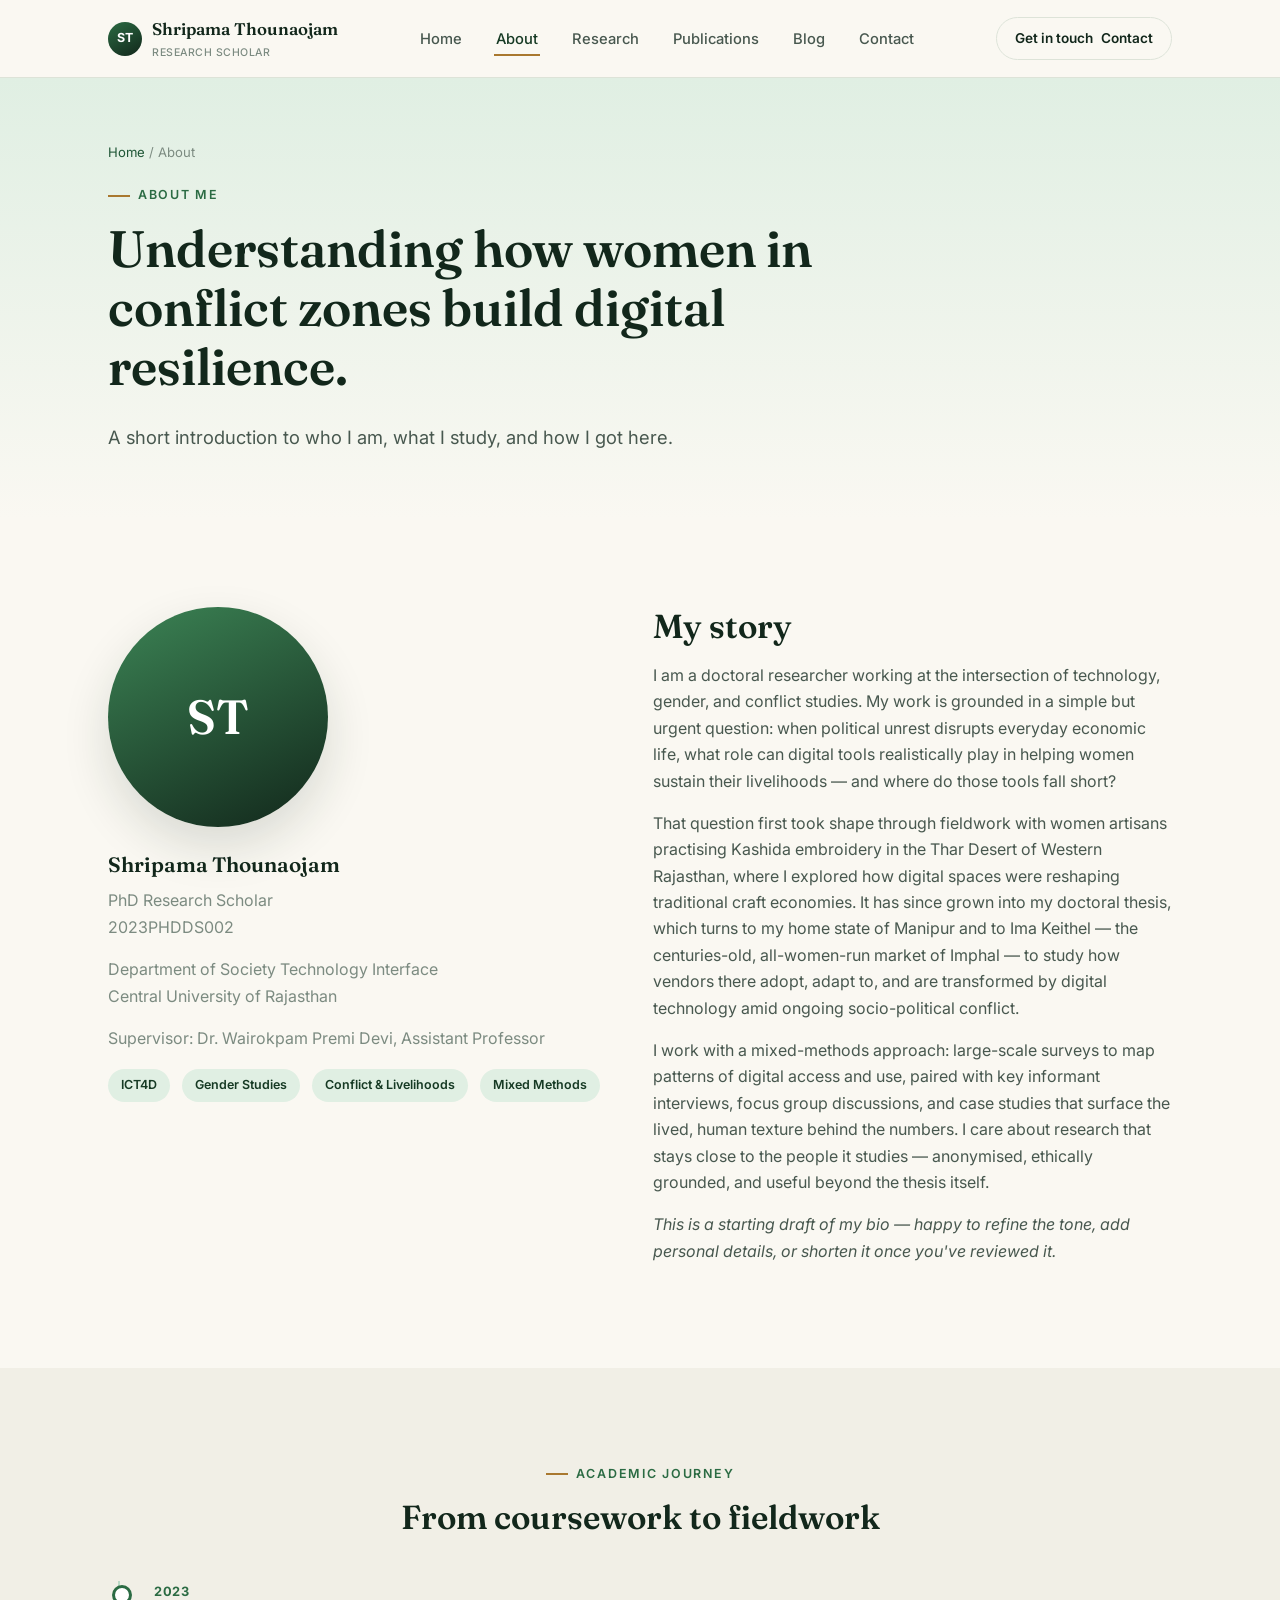
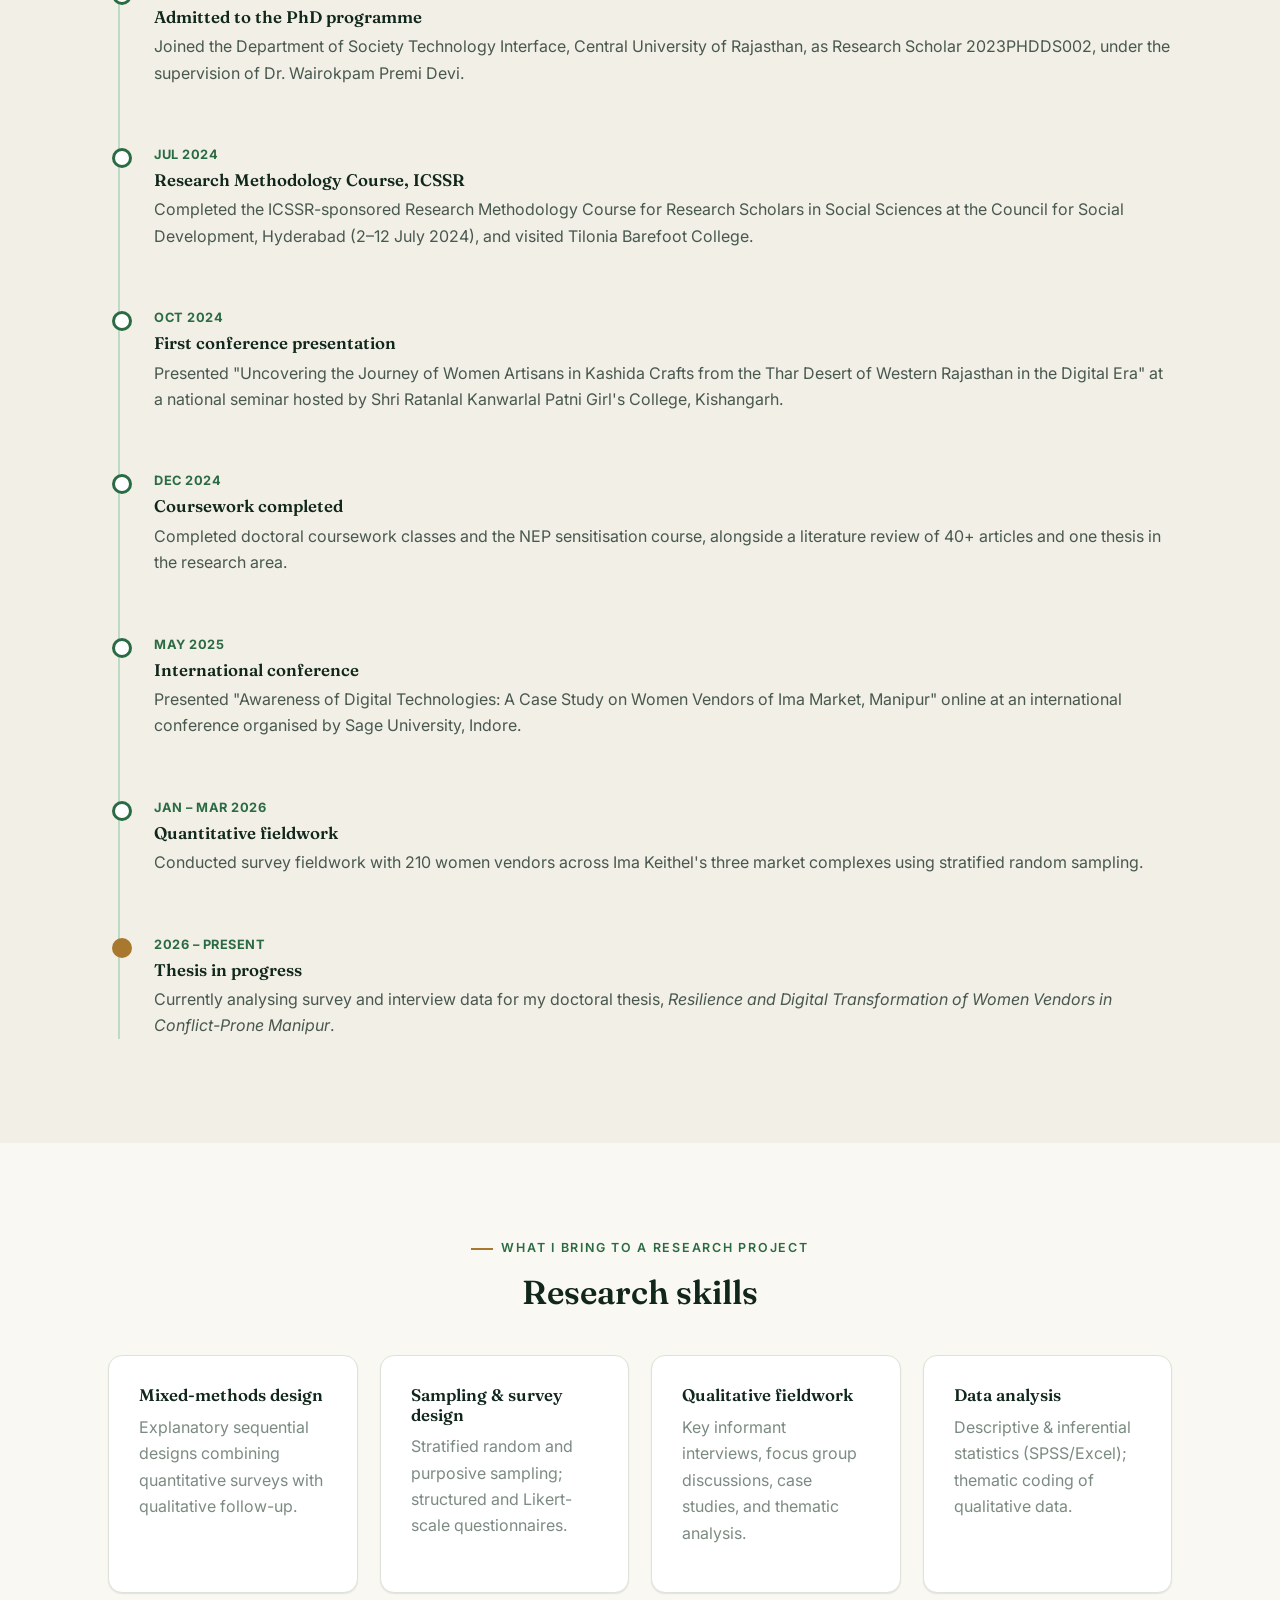
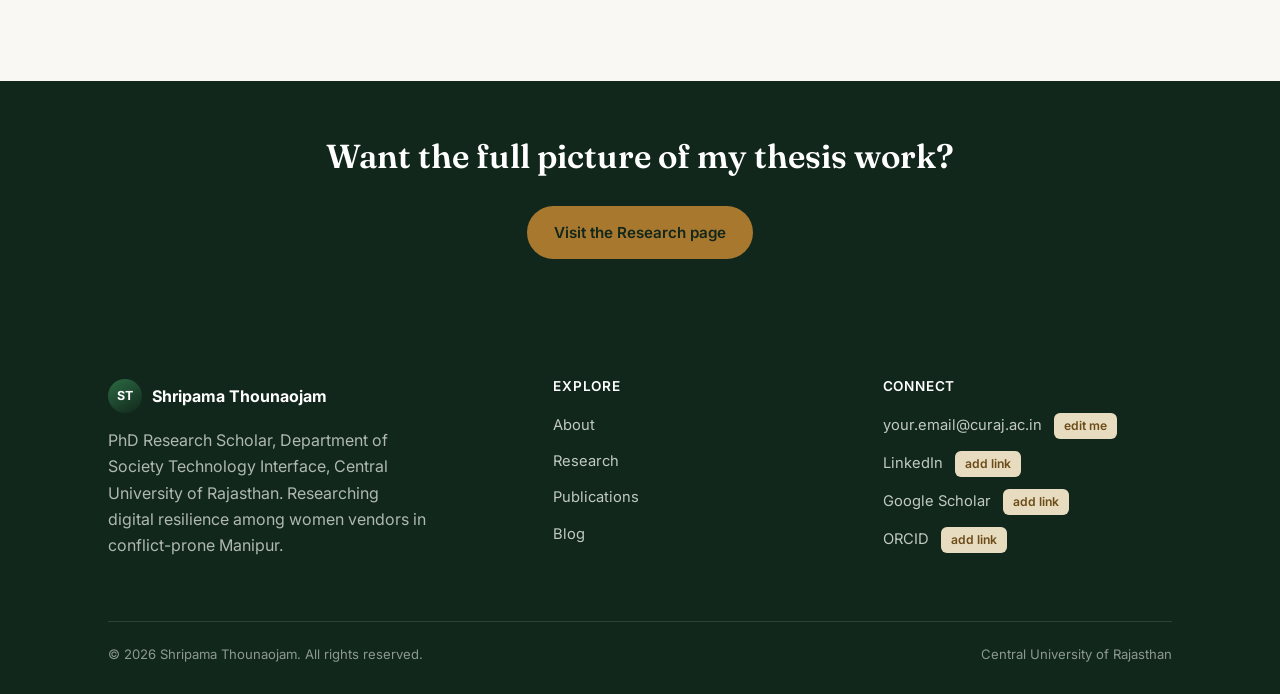
==== about.html @ f3e5f8aa "website launch website" ====
<!DOCTYPE html>
<html lang="en">
<head>
<meta charset="UTF-8">
<meta name="viewport" content="width=device-width, initial-scale=1.0">
<title>About — Shripama Thounaojam</title>
<meta name="description" content="About Shripama Thounaojam, PhD Research Scholar at the Central University of Rajasthan — education, research interests, and academic journey.">
<link rel="icon" type="image/svg+xml" href="assets/img/favicon.svg">
<link rel="preconnect" href="https://fonts.googleapis.com">
<link rel="preconnect" href="https://fonts.gstatic.com" crossorigin>
<link href="https://fonts.googleapis.com/css2?family=Fraunces:opsz,wght@9..144,500;9..144,600;9..144,700&family=Inter:wght@400;500;600;700&display=swap" rel="stylesheet">
<link rel="stylesheet" href="css/style.css">
</head>
<body data-page="about">

<header class="site-header">
  <nav class="nav">
    <a href="index.html" class="brand">
      <span class="brand-mark">ST</span>
      <span>Shripama Thounaojam<small>Research Scholar</small></span>
    </a>
    <ul class="nav-links">
      <li><a href="index.html" data-nav="home">Home</a></li>
      <li><a href="about.html" data-nav="about">About</a></li>
      <li><a href="research.html" data-nav="research">Research</a></li>
      <li><a href="publications.html" data-nav="publications">Publications</a></li>
      <li><a href="blog.html" data-nav="blog">Blog</a></li>
      <li><a href="contact.html" data-nav="contact">Contact</a></li>
    </ul>
    <div class="nav-cta">
      <a href="contact.html" class="btn btn-ghost btn-sm"><span class="long">Get in touch</span><span>Contact</span></a>
      <button class="nav-toggle" aria-label="Toggle menu" aria-expanded="false"><span></span></button>
    </div>
  </nav>
</header>

<main>

  <section class="page-hero">
    <div class="container">
      <div class="breadcrumb"><a href="index.html">Home</a> / About</div>
      <div class="kicker">About me</div>
      <h1 style="max-width:760px;">Understanding how women in conflict zones build digital resilience.</h1>
      <p class="lede" style="max-width:640px;">A short introduction to who I am, what I study, and how I got here.</p>
    </div>
  </section>

  <section>
    <div class="container grid-2" style="align-items:flex-start;">
      <div class="reveal">
        <div class="portrait-frame" style="width:220px;height:220px;margin-bottom:26px;">
          <!-- Replace with <img src="assets/img/profile.jpg" alt="Shripama Thounaojam"> once you send a photo -->
          <span class="portrait-initials" style="font-size:3rem;">ST</span>
        </div>
        <h3>Shripama Thounaojam</h3>
        <p class="muted">PhD Research Scholar<br>2023PHDDS002</p>
        <p class="muted">Department of Society Technology Interface<br>Central University of Rajasthan</p>
        <p class="muted">Supervisor: Dr. Wairokpam Premi Devi, Assistant Professor</p>
        <div style="margin-top:18px;">
          <span class="tag">ICT4D</span>
          <span class="tag">Gender Studies</span>
          <span class="tag">Conflict &amp; Livelihoods</span>
          <span class="tag">Mixed Methods</span>
        </div>
      </div>

      <div class="reveal">
        <h2>My story</h2>
        <p>I am a doctoral researcher working at the intersection of technology, gender, and conflict studies. My work is grounded in a simple but urgent question: when political unrest disrupts everyday economic life, what role can digital tools realistically play in helping women sustain their livelihoods — and where do those tools fall short?</p>
        <p>That question first took shape through fieldwork with women artisans practising Kashida embroidery in the Thar Desert of Western Rajasthan, where I explored how digital spaces were reshaping traditional craft economies. It has since grown into my doctoral thesis, which turns to my home state of Manipur and to Ima Keithel — the centuries-old, all-women-run market of Imphal — to study how vendors there adopt, adapt to, and are transformed by digital technology amid ongoing socio-political conflict.</p>
        <p>I work with a mixed-methods approach: large-scale surveys to map patterns of digital access and use, paired with key informant interviews, focus group discussions, and case studies that surface the lived, human texture behind the numbers. I care about research that stays close to the people it studies — anonymised, ethically grounded, and useful beyond the thesis itself.</p>
        <p><em>This is a starting draft of my bio — happy to refine the tone, add personal details, or shorten it once you've reviewed it.</em></p>
      </div>
    </div>
  </section>

  <section class="section-alt">
    <div class="container">
      <div class="section-head center reveal">
        <div class="kicker">Academic journey</div>
        <h2>From coursework to fieldwork</h2>
      </div>
      <div class="timeline reveal">
        <div class="timeline-item">
          <div class="timeline-date">2023</div>
          <h4>Admitted to the PhD programme</h4>
          <p>Joined the Department of Society Technology Interface, Central University of Rajasthan, as Research Scholar 2023PHDDS002, under the supervision of Dr. Wairokpam Premi Devi.</p>
        </div>
        <div class="timeline-item">
          <div class="timeline-date">Jul 2024</div>
          <h4>Research Methodology Course, ICSSR</h4>
          <p>Completed the ICSSR-sponsored Research Methodology Course for Research Scholars in Social Sciences at the Council for Social Development, Hyderabad (2–12 July 2024), and visited Tilonia Barefoot College.</p>
        </div>
        <div class="timeline-item">
          <div class="timeline-date">Oct 2024</div>
          <h4>First conference presentation</h4>
          <p>Presented "Uncovering the Journey of Women Artisans in Kashida Crafts from the Thar Desert of Western Rajasthan in the Digital Era" at a national seminar hosted by Shri Ratanlal Kanwarlal Patni Girl's College, Kishangarh.</p>
        </div>
        <div class="timeline-item">
          <div class="timeline-date">Dec 2024</div>
          <h4>Coursework completed</h4>
          <p>Completed doctoral coursework classes and the NEP sensitisation course, alongside a literature review of 40+ articles and one thesis in the research area.</p>
        </div>
        <div class="timeline-item">
          <div class="timeline-date">May 2025</div>
          <h4>International conference</h4>
          <p>Presented "Awareness of Digital Technologies: A Case Study on Women Vendors of Ima Market, Manipur" online at an international conference organised by Sage University, Indore.</p>
        </div>
        <div class="timeline-item">
          <div class="timeline-date">Jan – Mar 2026</div>
          <h4>Quantitative fieldwork</h4>
          <p>Conducted survey fieldwork with 210 women vendors across Ima Keithel's three market complexes using stratified random sampling.</p>
        </div>
        <div class="timeline-item is-current">
          <div class="timeline-date">2026 – Present</div>
          <h4>Thesis in progress</h4>
          <p>Currently analysing survey and interview data for my doctoral thesis, <em>Resilience and Digital Transformation of Women Vendors in Conflict-Prone Manipur</em>.</p>
        </div>
      </div>
    </div>
  </section>

  <section>
    <div class="container">
      <div class="section-head center reveal">
        <div class="kicker">What I bring to a research project</div>
        <h2>Research skills</h2>
      </div>
      <div class="grid-4">
        <div class="card reveal">
          <h4>Mixed-methods design</h4>
          <p class="muted">Explanatory sequential designs combining quantitative surveys with qualitative follow-up.</p>
        </div>
        <div class="card reveal">
          <h4>Sampling &amp; survey design</h4>
          <p class="muted">Stratified random and purposive sampling; structured and Likert-scale questionnaires.</p>
        </div>
        <div class="card reveal">
          <h4>Qualitative fieldwork</h4>
          <p class="muted">Key informant interviews, focus group discussions, case studies, and thematic analysis.</p>
        </div>
        <div class="card reveal">
          <h4>Data analysis</h4>
          <p class="muted">Descriptive &amp; inferential statistics (SPSS/Excel); thematic coding of qualitative data.</p>
        </div>
      </div>
    </div>
  </section>

  <section class="section-dark tight">
    <div class="container center reveal">
      <h2>Want the full picture of my thesis work?</h2>
      <a href="research.html" class="btn btn-on-dark" style="margin-top:14px;">Visit the Research page</a>
    </div>
  </section>

</main>

<footer class="site-footer">
  <div class="container">
    <div class="footer-grid">
      <div>
        <div class="footer-brand">
          <span class="brand-mark">ST</span>
          <strong style="color:#fff;">Shripama Thounaojam</strong>
        </div>
        <p style="color:rgba(241,247,241,0.7);max-width:320px;">PhD Research Scholar, Department of Society Technology Interface, Central University of Rajasthan. Researching digital resilience among women vendors in conflict-prone Manipur.</p>
      </div>
      <div>
        <h4>Explore</h4>
        <ul>
          <li><a href="about.html">About</a></li>
          <li><a href="research.html">Research</a></li>
          <li><a href="publications.html">Publications</a></li>
          <li><a href="blog.html">Blog</a></li>
        </ul>
      </div>
      <div>
        <h4>Connect</h4>
        <ul>
          <li><a href="mailto:your.email@curaj.ac.in" data-cms-field="email">your.email@curaj.ac.in</a> <span class="placeholder-note" data-cms-badge="email">edit me</span></li>
          <li><a href="#" data-cms-field="linkedin">LinkedIn</a> <span class="placeholder-note" data-cms-badge="linkedin">add link</span></li>
          <li><a href="#" data-cms-field="googleScholar">Google Scholar</a> <span class="placeholder-note" data-cms-badge="googleScholar">add link</span></li>
          <li><a href="#" data-cms-field="orcid">ORCID</a> <span class="placeholder-note" data-cms-badge="orcid">add link</span></li>
        </ul>
      </div>
    </div>
    <div class="footer-bottom">
      <span>© <span id="year"></span> Shripama Thounaojam. All rights reserved.</span>
      <span>Central University of Rajasthan</span>
    </div>
  </div>
</footer>

<button class="back-to-top" aria-label="Back to top">↑</button>
<script>document.getElementById("year").textContent = new Date().getFullYear();</script>
<script src="js/main.js"></script>
<script src="js/content.js"></script>
</body>
</html>
---- css/style.css ----
/* ==========================================================================
   Shripama Thounaojam — Academic Portfolio
   Design system: warm ivory paper + deep forest green + muted gold accent
   ========================================================================== */

:root {
  /* Greens */
  --green-900: #12271b;
  --green-800: #163a24;
  --green-700: #1f5636;
  --green-600: #2b6b43;
  --green-500: #3c8455;
  --green-300: #93c1a2;
  --green-200: #bcdac6;
  --green-100: #e0efe3;
  --green-50:  #f1f7f1;

  /* Neutrals */
  --ink: #172420;
  --ink-soft: #48584f;
  --ink-faint: #7c8b81;
  --paper: #faf8f2;
  --paper-alt: #f1efe6;
  --surface: #ffffff;
  --line: #dde3d8;
  --line-soft: #eaeee4;

  /* Accent */
  --gold: #a9782f;
  --gold-soft: #e8dcc0;

  /* Type */
  --font-display: "Fraunces", "Georgia", serif;
  --font-body: "Inter", -apple-system, BlinkMacSystemFont, "Segoe UI", sans-serif;

  /* Layout */
  --max-w: 1120px;
  --radius: 14px;
  --radius-sm: 8px;
  --shadow-sm: 0 1px 2px rgba(18, 39, 27, 0.06), 0 1px 1px rgba(18, 39, 27, 0.04);
  --shadow-md: 0 8px 24px rgba(18, 39, 27, 0.08), 0 2px 6px rgba(18, 39, 27, 0.05);
  --shadow-lg: 0 20px 48px rgba(18, 39, 27, 0.14);
}

* { box-sizing: border-box; }
html { scroll-behavior: smooth; }

body {
  margin: 0;
  background: var(--paper);
  color: var(--ink);
  font-family: var(--font-body);
  font-size: 16px;
  line-height: 1.65;
  -webkit-font-smoothing: antialiased;
}

img { max-width: 100%; display: block; }
a { color: inherit; }

h1, h2, h3, h4 {
  font-family: var(--font-display);
  color: var(--green-900);
  line-height: 1.15;
  margin: 0 0 0.5em;
  font-weight: 600;
}

h1 { font-size: clamp(2.2rem, 4vw, 3.4rem); font-weight: 600; }
h2 { font-size: clamp(1.6rem, 2.6vw, 2.2rem); }
h3 { font-size: 1.3rem; }
h4 { font-size: 1.05rem; }

p { margin: 0 0 1em; color: var(--ink-soft); }
.lede { font-size: 1.15rem; color: var(--ink-soft); }

.container {
  max-width: var(--max-w);
  margin: 0 auto;
  padding: 0 28px;
}

section { padding: 88px 0; }
section.tight { padding: 56px 0; }

.kicker {
  display: inline-flex;
  align-items: center;
  gap: 8px;
  font-family: var(--font-body);
  font-weight: 600;
  font-size: 0.78rem;
  letter-spacing: 0.14em;
  text-transform: uppercase;
  color: var(--green-600);
  margin-bottom: 14px;
}
.kicker::before {
  content: "";
  width: 22px;
  height: 2px;
  background: var(--gold);
  display: inline-block;
}

.section-head { max-width: 680px; margin-bottom: 44px; }
.section-head.center { margin-left: auto; margin-right: auto; text-align: center; }

/* ---------- Buttons ---------- */
.btn {
  display: inline-flex;
  align-items: center;
  gap: 8px;
  padding: 13px 26px;
  border-radius: 999px;
  font-family: var(--font-body);
  font-weight: 600;
  font-size: 0.95rem;
  text-decoration: none;
  border: 1px solid transparent;
  cursor: pointer;
  transition: transform 0.15s ease, box-shadow 0.15s ease, background 0.15s ease, color 0.15s ease, border-color .15s ease;
}
.btn-primary { background: var(--green-700); color: #fff; box-shadow: var(--shadow-sm); }
.btn-primary:hover { background: var(--green-800); transform: translateY(-1px); box-shadow: var(--shadow-md); }
.btn-ghost { background: transparent; color: var(--green-900); border-color: var(--line); }
.btn-ghost:hover { border-color: var(--green-600); color: var(--green-700); }
.btn-on-dark { background: var(--gold); color: var(--green-900); }
.btn-on-dark:hover { background: #c19243; transform: translateY(-1px); }
.btn-ghost-on-dark { background: transparent; color: var(--green-50); border-color: rgba(255,255,255,0.3); }
.btn-ghost-on-dark:hover { border-color: rgba(255,255,255,0.7); }
.btn-sm { padding: 9px 18px; font-size: 0.85rem; }

/* ---------- Nav ---------- */
.site-header {
  position: sticky;
  top: 0;
  z-index: 100;
  background: rgba(250, 248, 242, 0.92);
  backdrop-filter: blur(8px);
  border-bottom: 1px solid var(--line);
}
.nav {
  display: flex;
  align-items: center;
  justify-content: space-between;
  padding: 16px 28px;
  max-width: var(--max-w);
  margin: 0 auto;
}
.brand {
  display: flex;
  align-items: center;
  gap: 10px;
  text-decoration: none;
  font-family: var(--font-display);
  font-weight: 600;
  font-size: 1.05rem;
  color: var(--green-900);
}
.brand-mark {
  width: 34px; height: 34px;
  border-radius: 50%;
  background: linear-gradient(150deg, var(--green-600), var(--green-900));
  color: #fff;
  display: flex; align-items: center; justify-content: center;
  font-size: 0.78rem; font-weight: 700; letter-spacing: 0.02em;
  font-family: var(--font-body);
}
.brand small { display: block; font-family: var(--font-body); font-weight: 500; font-size: 0.66rem; letter-spacing: .05em; color: var(--ink-faint); text-transform: uppercase; }

.nav-links {
  display: flex;
  align-items: center;
  gap: 30px;
  list-style: none;
  margin: 0; padding: 0;
}
.nav-links a {
  text-decoration: none;
  font-weight: 500;
  font-size: 0.92rem;
  color: var(--ink-soft);
  padding: 6px 2px;
  border-bottom: 2px solid transparent;
  transition: color .15s ease, border-color .15s ease;
}
.nav-links a:hover, .nav-links a.active { color: var(--green-800); border-color: var(--gold); }
.nav-cta { display: flex; align-items: center; gap: 14px; }
.nav-toggle {
  display: none;
  background: none; border: none; cursor: pointer;
  width: 40px; height: 40px;
  align-items: center; justify-content: center;
}
.nav-toggle span, .nav-toggle::before, .nav-toggle::after {
  content: ""; display: block; width: 20px; height: 2px; background: var(--green-900);
  transition: transform .2s ease, opacity .2s ease;
}
.nav-toggle span { margin: 5px auto; }
.nav-toggle::before { margin: 0 auto; }

/* ---------- Hero ---------- */
.hero {
  position: relative;
  overflow: hidden;
  background: radial-gradient(ellipse at top right, var(--green-100), var(--paper) 60%);
  padding: 84px 0 60px;
}
.hero-grid {
  display: grid;
  grid-template-columns: 1.1fr 0.9fr;
  gap: 56px;
  align-items: center;
}
.hero-eyebrow {
  display: inline-flex; align-items: center; gap: 8px;
  background: var(--green-100); color: var(--green-800);
  padding: 6px 14px; border-radius: 999px;
  font-size: 0.78rem; font-weight: 600; letter-spacing: 0.04em;
  margin-bottom: 20px;
}
.hero h1 { margin-bottom: 18px; }
.hero h1 em { font-style: italic; color: var(--green-700); }
.hero-sub { font-size: 1.08rem; color: var(--ink-soft); max-width: 540px; margin-bottom: 30px; }
.hero-actions { display: flex; gap: 14px; flex-wrap: wrap; margin-bottom: 40px; }

.hero-portrait {
  position: relative;
  display: flex;
  align-items: center;
  justify-content: center;
}
.portrait-frame {
  width: 320px; height: 320px;
  border-radius: 50%;
  background: linear-gradient(155deg, var(--green-500), var(--green-900));
  display: flex; align-items: center; justify-content: center;
  box-shadow: var(--shadow-lg);
  position: relative;
}
.portrait-frame img { width: 100%; height: 100%; object-fit: cover; border-radius: 50%; }
.portrait-initials {
  font-family: var(--font-display);
  font-size: 4.5rem; color: #fff; font-weight: 600;
}
.portrait-ring {
  position: absolute; inset: -14px;
  border: 1.5px dashed var(--green-300);
  border-radius: 50%;
}
.portrait-badge {
  position: absolute; bottom: 6px; right: 10px;
  background: var(--surface); border: 1px solid var(--line);
  border-radius: 999px; padding: 8px 14px;
  box-shadow: var(--shadow-md);
  font-size: 0.78rem; font-weight: 600; color: var(--green-800);
  display: flex; align-items: center; gap: 6px;
}
.portrait-badge .dot { width: 7px; height: 7px; border-radius: 50%; background: var(--gold); }

/* ---------- Stat strip ---------- */
.stat-strip {
  background: var(--green-900);
  color: var(--green-50);
}
.stat-grid {
  display: grid;
  grid-template-columns: repeat(4, 1fr);
  gap: 24px;
  padding: 40px 0;
}
.stat-item { text-align: center; border-left: 1px solid rgba(255,255,255,0.12); padding-left: 24px; }
.stat-item:first-child { border-left: none; }
.stat-num { font-family: var(--font-display); font-size: 2.1rem; color: var(--gold-soft); font-weight: 600; }
.stat-label { font-size: 0.82rem; color: rgba(241,247,241,0.7); margin-top: 4px; }

/* ---------- Cards ---------- */
.card {
  background: var(--surface);
  border: 1px solid var(--line);
  border-radius: var(--radius);
  padding: 30px;
  box-shadow: var(--shadow-sm);
  transition: box-shadow .2s ease, transform .2s ease;
}
.card:hover { box-shadow: var(--shadow-md); transform: translateY(-2px); }

.grid-2 { display: grid; grid-template-columns: 1fr 1fr; gap: 26px; }
.grid-3 { display: grid; grid-template-columns: repeat(3, 1fr); gap: 26px; }
.grid-4 { display: grid; grid-template-columns: repeat(4, 1fr); gap: 22px; }

.icon-chip {
  width: 46px; height: 46px; border-radius: 12px;
  background: var(--green-100); color: var(--green-700);
  display: flex; align-items: center; justify-content: center;
  margin-bottom: 16px;
}
.icon-chip svg { width: 22px; height: 22px; }

.tag {
  display: inline-block;
  background: var(--green-100);
  color: var(--green-800);
  font-size: 0.78rem; font-weight: 600;
  padding: 6px 13px; border-radius: 999px;
  margin: 0 8px 8px 0;
}
.tag.gold { background: var(--gold-soft); color: #6b4c19; }

/* ---------- Alt sections ---------- */
.section-alt { background: var(--paper-alt); }
.section-dark { background: var(--green-900); color: var(--green-50); }
.section-dark h2, .section-dark h3, .section-dark h4 { color: #fff; }
.section-dark p { color: rgba(241,247,241,0.78); }

/* ---------- Divider / leaf motif ---------- */
.leaf-divider { width: 100%; height: 46px; display: block; }

/* ---------- Timeline ---------- */
.timeline { position: relative; margin-left: 10px; padding-left: 34px; border-left: 2px solid var(--green-200); }
.timeline-item { position: relative; padding-bottom: 42px; }
.timeline-item:last-child { padding-bottom: 0; }
.timeline-item::before {
  content: "";
  position: absolute; left: -42px; top: 4px;
  width: 14px; height: 14px; border-radius: 50%;
  background: var(--surface); border: 3px solid var(--green-600);
}
.timeline-item.is-current::before { background: var(--gold); border-color: var(--gold); }
.timeline-date { font-size: 0.8rem; font-weight: 700; letter-spacing: .04em; text-transform: uppercase; color: var(--green-600); margin-bottom: 6px; }
.timeline-item h4 { margin-bottom: 6px; }

/* ---------- Table ---------- */
.table-wrap { overflow-x: auto; border: 1px solid var(--line); border-radius: var(--radius); }
table { width: 100%; border-collapse: collapse; background: var(--surface); font-size: 0.92rem; }
th, td { text-align: left; padding: 14px 18px; border-bottom: 1px solid var(--line-soft); vertical-align: top; }
th { background: var(--green-50); color: var(--green-800); font-weight: 700; font-size: 0.78rem; text-transform: uppercase; letter-spacing: 0.04em; }
tr:last-child td { border-bottom: none; }
td.status-accepted { color: var(--green-700); font-weight: 600; }
td.status-presented { color: var(--gold); font-weight: 600; }

/* ---------- Bar chart (CSS) ---------- */
.barchart { display: flex; flex-direction: column; gap: 14px; }
.bar-row { display: grid; grid-template-columns: 130px 1fr 52px; align-items: center; gap: 12px; font-size: 0.88rem; }
.bar-label { color: var(--ink-soft); font-weight: 500; }
.bar-track { background: var(--green-50); border-radius: 999px; height: 12px; overflow: hidden; }
.bar-fill { height: 100%; border-radius: 999px; background: linear-gradient(90deg, var(--green-500), var(--green-700)); }
.bar-val { text-align: right; font-weight: 700; color: var(--green-800); font-size: 0.85rem; }

/* ---------- Quote / vignette ---------- */
.vignette {
  background: var(--surface);
  border-left: 4px solid var(--gold);
  border-radius: 0 var(--radius) var(--radius) 0;
  padding: 20px 24px;
  box-shadow: var(--shadow-sm);
}
.vignette p:last-child { margin-bottom: 0; }
.vignette-role { font-size: 0.8rem; color: var(--ink-faint); font-weight: 600; text-transform: uppercase; letter-spacing: .03em; }

/* ---------- Footer ---------- */
.site-footer { background: var(--green-900); color: rgba(241,247,241,0.8); padding: 64px 0 28px; }
.footer-grid { display: grid; grid-template-columns: 1.4fr 1fr 1fr; gap: 40px; margin-bottom: 46px; }
.footer-grid h4 { color: #fff; font-family: var(--font-body); font-size: 0.85rem; text-transform: uppercase; letter-spacing: .06em; margin-bottom: 16px; }
.footer-grid ul { list-style: none; margin: 0; padding: 0; display: flex; flex-direction: column; gap: 10px; }
.footer-grid a { text-decoration: none; color: rgba(241,247,241,0.78); font-size: 0.92rem; }
.footer-grid a:hover { color: var(--gold-soft); }
.footer-bottom { border-top: 1px solid rgba(255,255,255,0.12); padding-top: 22px; display: flex; justify-content: space-between; flex-wrap: wrap; gap: 10px; font-size: 0.82rem; color: rgba(241,247,241,0.55); }
.footer-brand { display: flex; align-items: center; gap: 10px; margin-bottom: 14px; }

/* ---------- Page hero (inner pages) ---------- */
.page-hero { background: linear-gradient(180deg, var(--green-100), var(--paper)); padding: 64px 0 48px; }
.breadcrumb { font-size: 0.82rem; color: var(--ink-faint); margin-bottom: 14px; }
.breadcrumb a { color: var(--green-700); text-decoration: none; }

/* ---------- Misc utility ---------- */
.center { text-align: center; }
.mt-0 { margin-top: 0; }
.muted { color: var(--ink-faint); }
.reveal { opacity: 0; transform: translateY(16px); transition: opacity .6s ease, transform .6s ease; }
.reveal.is-visible { opacity: 1; transform: none; }
.placeholder-note {
  display: inline-block;
  background: var(--gold-soft); color: #6b4c19;
  font-size: 0.76rem; font-weight: 600;
  padding: 3px 10px; border-radius: 6px;
  margin-left: 8px;
}
.back-to-top {
  position: fixed; right: 24px; bottom: 24px;
  width: 44px; height: 44px; border-radius: 50%;
  background: var(--green-800); color: #fff;
  display: flex; align-items: center; justify-content: center;
  box-shadow: var(--shadow-md); border: none; cursor: pointer;
  opacity: 0; pointer-events: none; transition: opacity .2s ease, transform .2s ease;
  z-index: 90;
}
.back-to-top.show { opacity: 1; pointer-events: auto; }
.back-to-top:hover { transform: translateY(-2px); }

/* ---------- Ima Market cards ---------- */
.market-card { text-align: center; }
.market-card .num { font-family: var(--font-display); font-size: 2.1rem; color: var(--green-700); font-weight: 600; }

/* ---------- Blog ---------- */
.post-card { display: flex; flex-direction: column; height: 100%; }
.post-meta { font-size: 0.78rem; color: var(--ink-faint); text-transform: uppercase; letter-spacing: .05em; margin-bottom: 10px; }
.post-card h3 { margin-bottom: 10px; }
.post-card p { flex-grow: 1; }
.post-link { font-weight: 600; color: var(--green-700); text-decoration: none; font-size: 0.9rem; }
.post-link:hover { text-decoration: underline; }
.coming-soon { opacity: 0.6; }

article.prose h2 { margin-top: 1.6em; }
article.prose p { font-size: 1.03rem; }
article.prose ul { color: var(--ink-soft); }

/* ---------- Contact ---------- */
.contact-grid { display: grid; grid-template-columns: 0.9fr 1.1fr; gap: 48px; }
.contact-list { list-style: none; padding: 0; margin: 0; display: flex; flex-direction: column; gap: 18px; }
.contact-list li { display: flex; gap: 14px; align-items: flex-start; }
.contact-list .icon-chip { margin-bottom: 0; flex-shrink: 0; }
.form-field { margin-bottom: 18px; }
.form-field label { display: block; font-size: 0.85rem; font-weight: 600; color: var(--green-900); margin-bottom: 6px; }
.form-field input, .form-field textarea {
  width: 100%; padding: 12px 14px; border-radius: var(--radius-sm);
  border: 1px solid var(--line); font-family: var(--font-body); font-size: 0.95rem;
  background: var(--surface); color: var(--ink);
}
.form-field input:focus, .form-field textarea:focus { outline: 2px solid var(--green-500); outline-offset: 1px; }
.form-note { font-size: 0.82rem; color: var(--ink-faint); margin-top: 14px; }

/* ---------- Responsive ---------- */
@media (max-width: 900px) {
  .hero-grid { grid-template-columns: 1fr; }
  .hero-portrait { order: -1; }
  .stat-grid { grid-template-columns: repeat(2, 1fr); }
  .grid-2, .grid-3, .grid-4 { grid-template-columns: 1fr; }
  .footer-grid { grid-template-columns: 1fr; gap: 28px; }
  .contact-grid { grid-template-columns: 1fr; }
  .stat-item { border-left: none; padding-left: 0; }
}

@media (max-width: 720px) {
  .nav-links { position: fixed; top: 66px; left: 0; right: 0; background: var(--paper); flex-direction: column; align-items: flex-start; padding: 20px 28px; gap: 16px; border-bottom: 1px solid var(--line); transform: translateY(-140%); transition: transform .25s ease; }
  .nav-links.open { transform: translateY(0); }
  .nav-toggle { display: flex; }
  .nav-cta .btn span.long { display: none; }
  section { padding: 60px 0; }
  .portrait-frame { width: 240px; height: 240px; }
}

@media (max-width: 480px) {
  .nav { padding: 12px 18px; }
  .brand { font-size: 0.9rem; gap: 8px; }
  .brand small { display: none; }
  .brand-mark { width: 30px; height: 30px; font-size: 0.7rem; }
  .nav-cta { gap: 8px; }
}
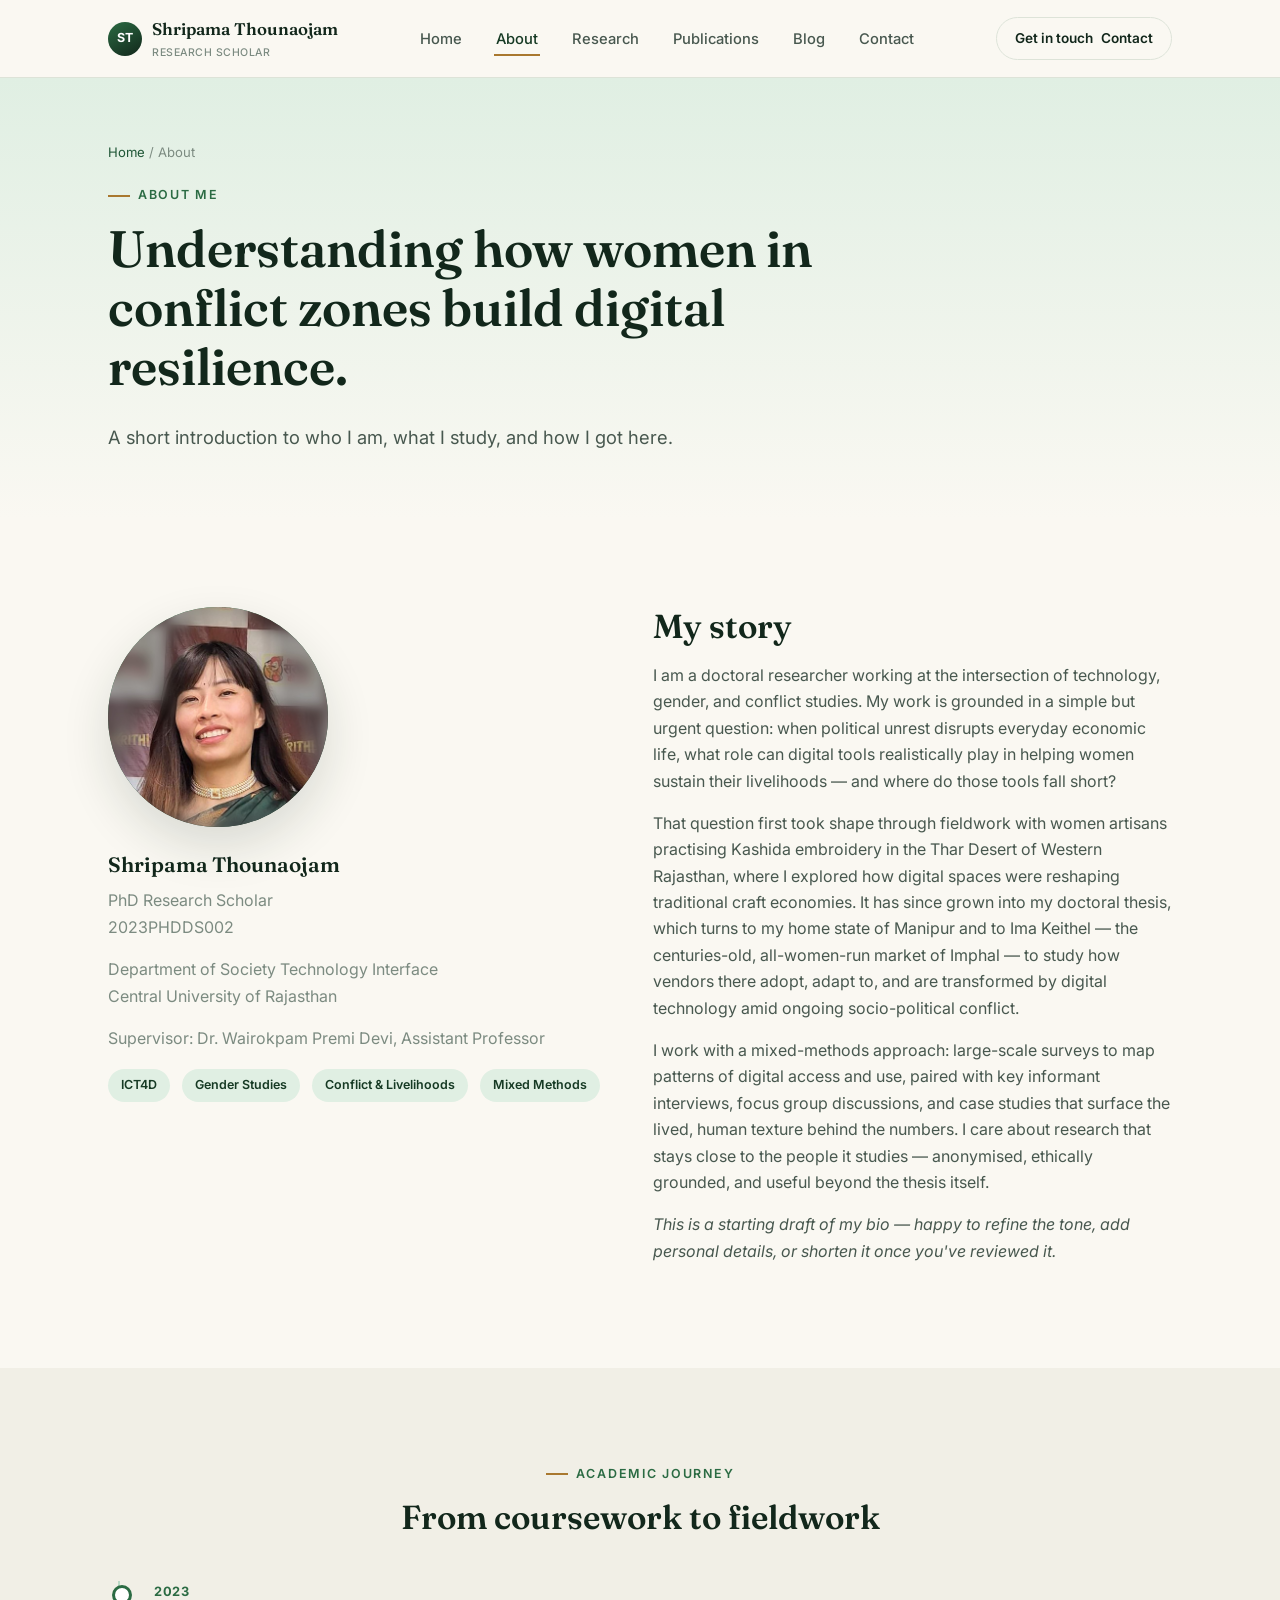
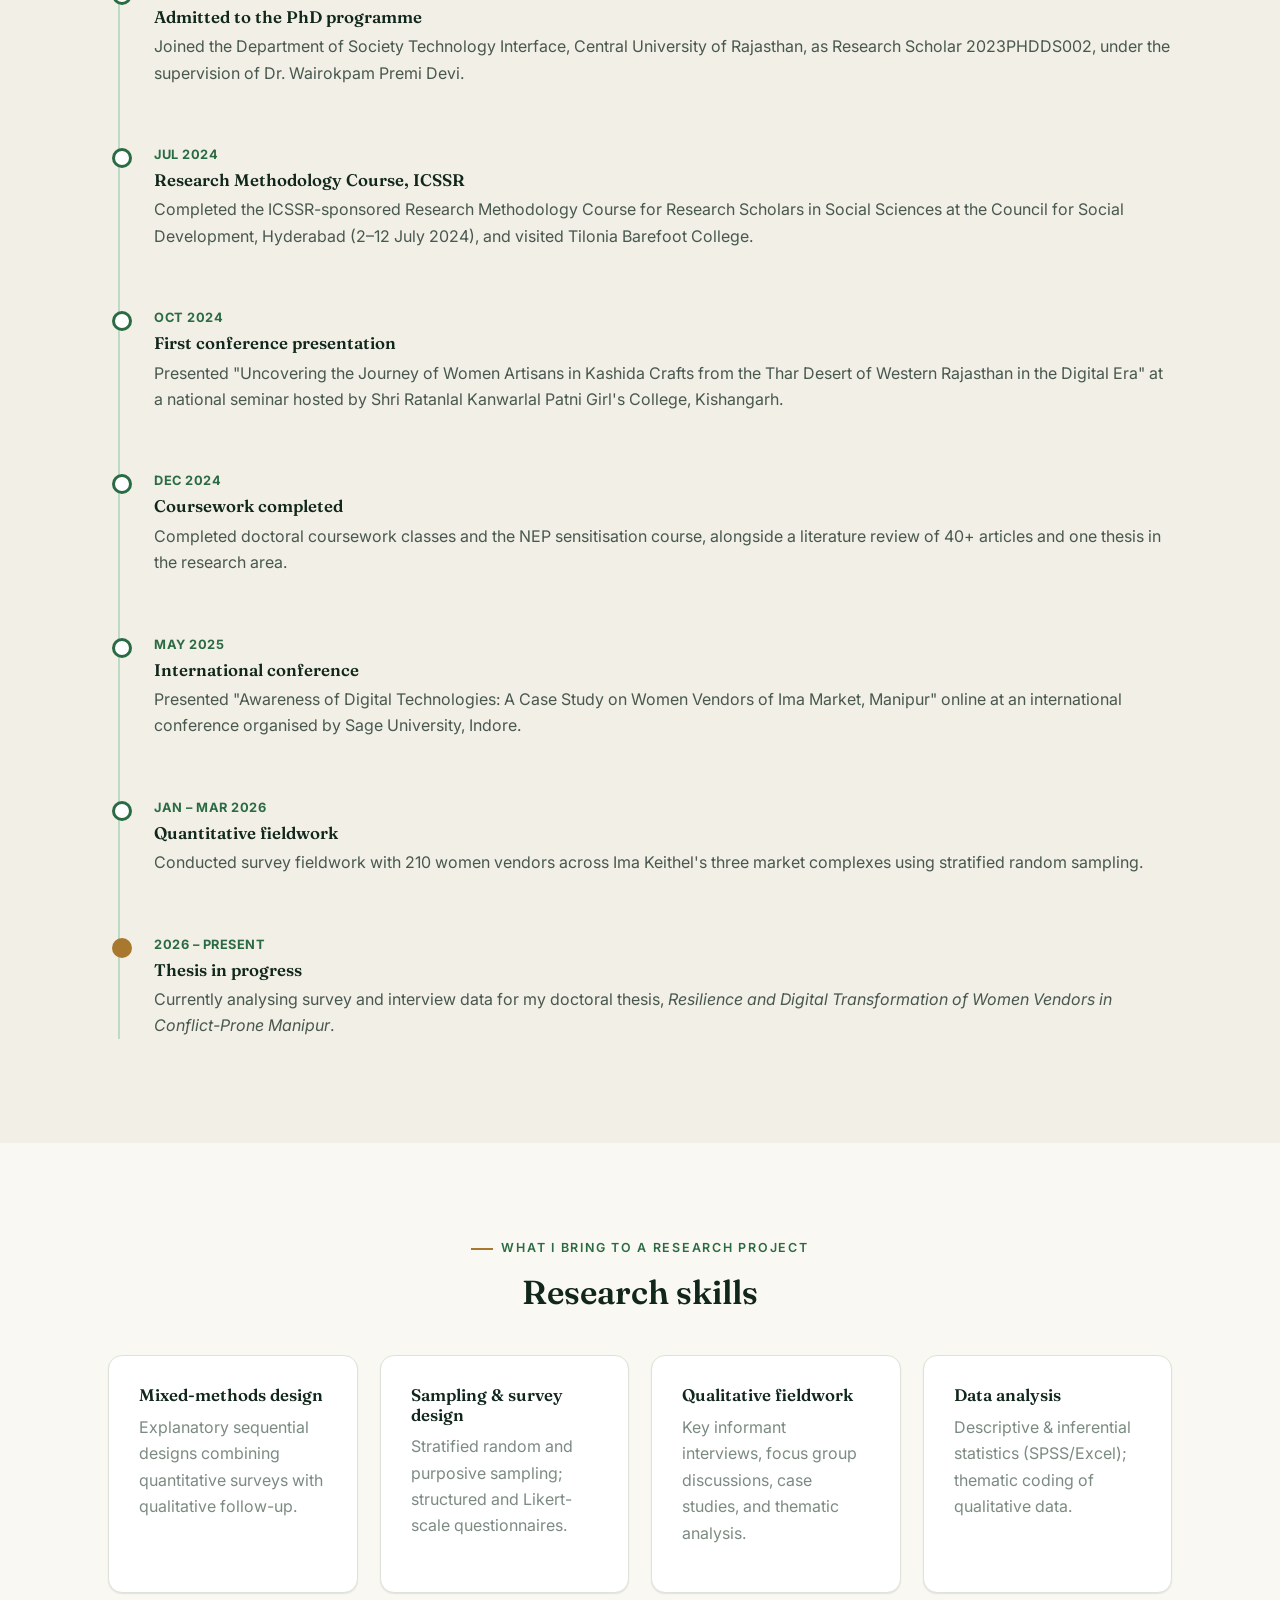
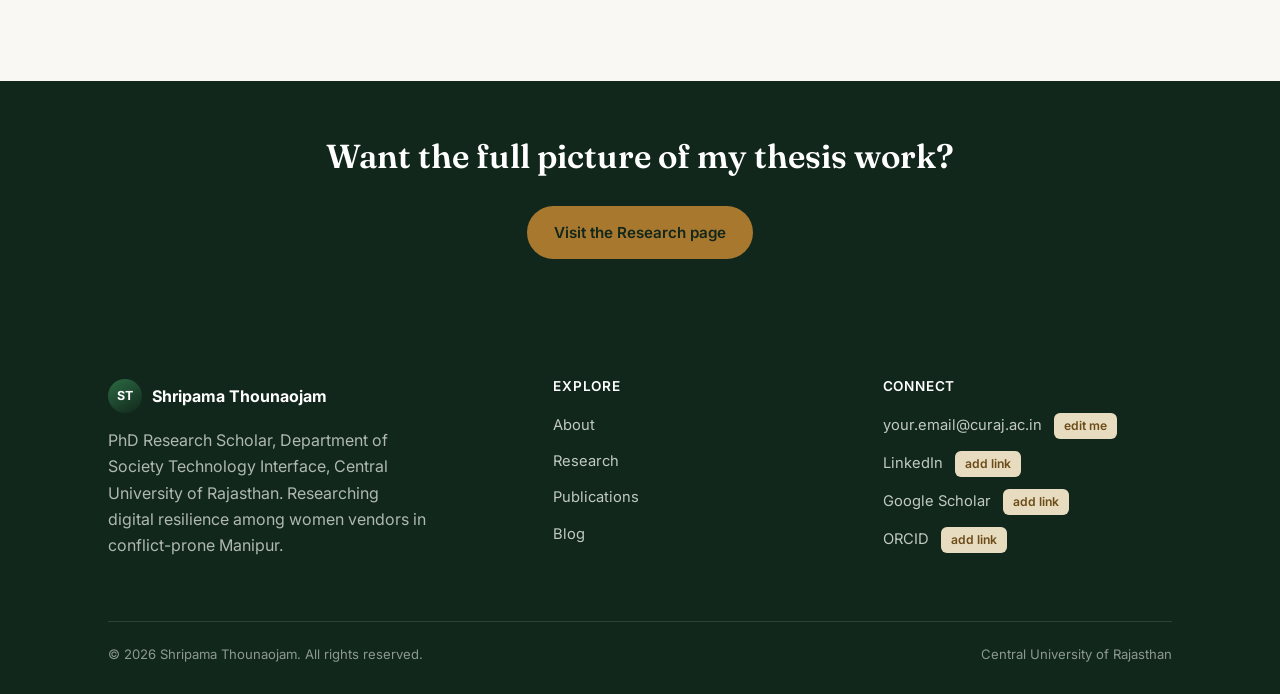
==== commit 0d7b576c: "Add profile photo Cropped to a head-and-shoulders portrait, retouched, and given a blurred backgroun" ====
--- a/about.html
+++ b/about.html
@@ -49,8 +49,7 @@
     <div class="container grid-2" style="align-items:flex-start;">
       <div class="reveal">
         <div class="portrait-frame" style="width:220px;height:220px;margin-bottom:26px;">
-          <!-- Replace with <img src="assets/img/profile.jpg" alt="Shripama Thounaojam"> once you send a photo -->
-          <span class="portrait-initials" style="font-size:3rem;">ST</span>
+          <img src="assets/img/profile.jpg" alt="Shripama Thounaojam">
         </div>
         <h3>Shripama Thounaojam</h3>
         <p class="muted">PhD Research Scholar<br>2023PHDDS002</p>
